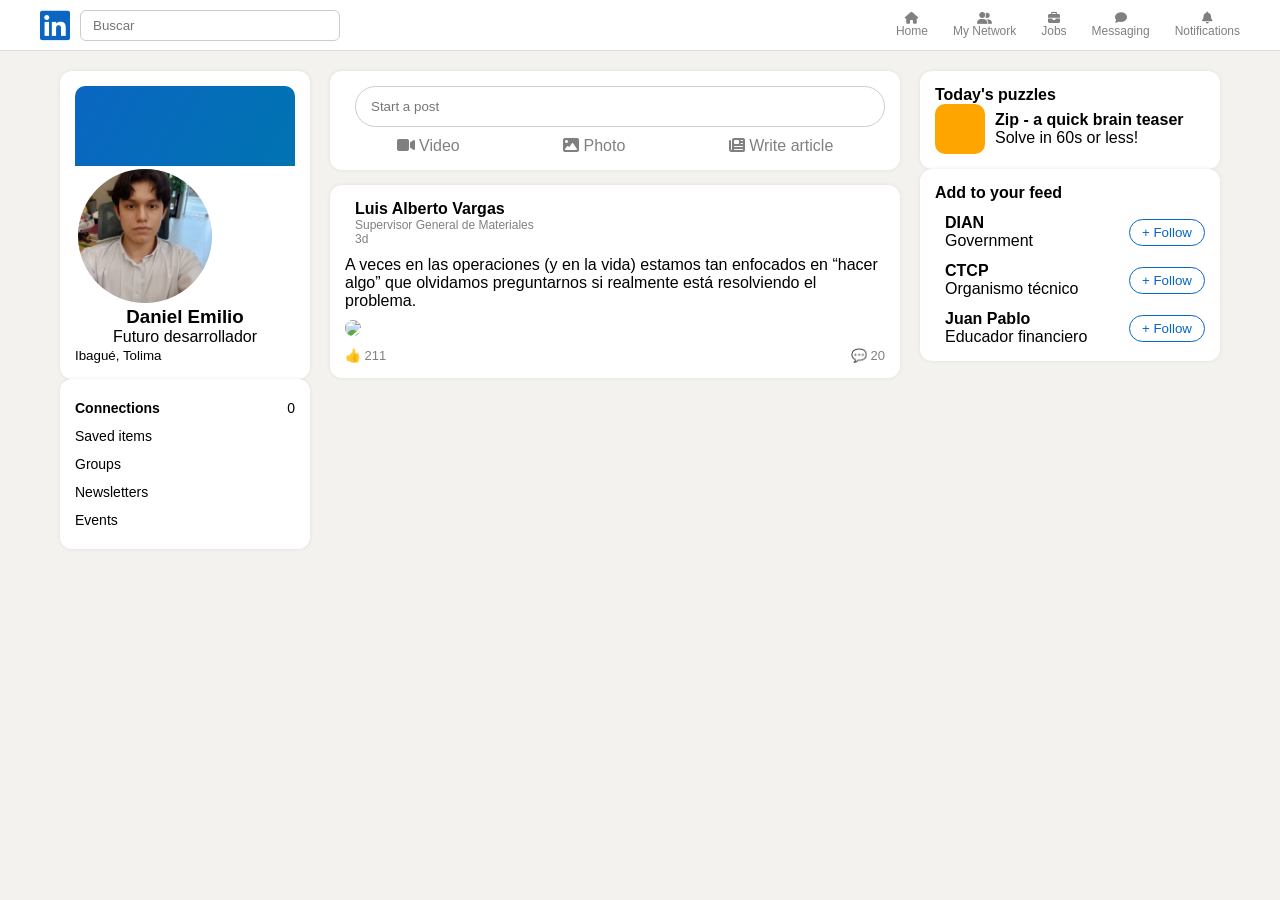
==== index.html @ e630fffa "cambionombre html a index" ====
<!DOCTYPE html>
<html lang="es">
<head>
  <meta charset="UTF-8">
  <title>Linkeado3.0</title>
  <link rel="stylesheet" href="visual.css">
  <link rel="stylesheet" href="https://cdnjs.cloudflare.com/ajax/libs/font-awesome/6.5.0/css/all.min.css">
</head>
<body>

<header class="header">
  <div class="header-left">
    <i class="fab fa-linkedin logo"></i>
    <input type="text" placeholder="Buscar">
  </div>

  <nav class="nav">
    <div><i class="fas fa-home"></i><span>Home</span></div>
    <div><i class="fas fa-user-friends"></i><span>My Network</span></div>
    <div><i class="fas fa-briefcase"></i><span>Jobs</span></div>
    <div><i class="fas fa-comment"></i><span>Messaging</span></div>
    <div><i class="fas fa-bell"></i><span>Notifications</span></div>
  </nav>
</header>

<main class="container">

  <aside class="left">

    


    <div class="card profile">
      <div class="cover"></div>
      <div class="perfil-circular">
  <img src="carota.jpeg" alt="Foto de perfil">
</div>
      <h3>Daniel Emilio</h3>
      <p>Futuro desarrollador</p>
      <small>Ibagué, Tolima</small>
    </div>

    <div class="card left-menu">
      <p><strong>Connections</strong> <span>0</span></p>
      <p>Saved items</p>
      <p>Groups</p>
      <p>Newsletters</p>
      <p>Events</p>
    </div>

  </aside>

  <section class="feed">

    <div class="card post-box">
      <div class="post-input">
        <div class="mini-avatar"></div>
        <input type="text" placeholder="Start a post">
      </div>

      <div class="actions">
        <span><i class="fas fa-video"></i> Video</span>
        <span><i class="fas fa-image"></i> Photo</span>
        <span><i class="fas fa-newspaper"></i> Write article</span>
      </div>
    </div>

    <div class="card post">

      <div class="post-header">
        <div class="mini-avatar"></div>
        <div>
          <strong>Luis Alberto Vargas</strong>
          <p class="gray">Supervisor General de Materiales</p>
          <p class="gray">3d</p>
        </div>
      </div>

      <p class="post-text">
        A veces en las operaciones (y en la vida) estamos tan enfocados en “hacer algo”
        que olvidamos preguntarnos si realmente está resolviendo el problema.
      </p>

      <img src="https://picsum.photos/500/700">

      <div class="post-stats">
        <span>👍 211</span>
        <span>💬 20</span>
      </div>

    </div>

  </section>

  <aside class="right">

    <div class="card puzzles">
      <h4>Today's puzzles</h4>
      <div class="puzzle-box">
        <div class="puzzle-img"></div>
        <div>
          <strong>Zip - a quick brain teaser</strong>
          <p>Solve in 60s or less!</p>
        </div>
      </div>
    </div>

    <div class="card right-card">
      <h4>Add to your feed</h4>

      <div class="follow">
        <div class="mini-avatar"></div>
        <div>
          <strong>DIAN</strong>
          <p>Government</p>
        </div>
        <button>+ Follow</button>
      </div>

      <div class="follow">
        <div class="mini-avatar"></div>
        <div>
          <strong>CTCP</strong>
          <p>Organismo técnico</p>
        </div>
        <button>+ Follow</button>
      </div>

      <div class="follow">
        <div class="mini-avatar"></div>
        <div>
          <strong>Juan Pablo</strong>
          <p>Educador financiero</p>
        </div>
        <button>+ Follow</button>
      </div>
    </div>

  </aside>

</main>

</body>
</html>
---- visual.css ----
* {
  box-sizing: border-box;
  margin: 0;
  font-family: Arial, sans-serif;
}

body {
  background: #f3f2ef;
}

/* HEADER */

.header {
  background: white;
  display: flex;
  justify-content: space-between;
  align-items: center;
  padding: 8px 40px;
  border-bottom: 1px solid #ddd;
}

.header-left {
  display: flex;
  align-items: center;
  gap: 10px;
}

.logo {
  font-size: 34px;
  color: #0a66c2;
}

.header input {
  padding: 7px 12px;
  border-radius: 6px;
  border: 1px solid #ccc;
  width: 260px;
}

.nav {
  display: flex;
  gap: 25px;
}

.nav div {
  display: flex;
  flex-direction: column;
  align-items: center;
  font-size: 12px;
  color: gray;
  cursor: pointer;
}

/* GRID */

.container {
  max-width: 1200px;
  margin: auto;
  padding: 20px;
  display: grid;
  grid-template-columns: 250px 1fr 300px;
  gap: 20px;
}

/* CARDS */

.card {
  background: white;
  border-radius: 12px;
  padding: 15px;
  box-shadow: 0 0 4px rgba(0,0,0,0.08);
}

/* PERFIL */

.cover {
  height: 80px;
  background: linear-gradient(120deg, #0a66c2, #0073b1);
  border-radius: 10px 10px 0 0;
}

.avatar {
  width: 72px;
  height: 72px;
  background: #999;
  border-radius: 50%;
  margin: -36px auto 10px;
  border: 3px solid white;
}

.profile h3,
.profile p,
.profile small {
  text-align: center;
}

/* IZQUIERDA */

.left-menu p {
  padding: 6px 0;
  font-size: 14px;
  display: flex;
  justify-content: space-between;
}

/* FEED */

.feed {
  display: flex;
  flex-direction: column;
  gap: 15px;
}

.post-input {
  display: flex;
  gap: 10px;
  align-items: center;
}

.post-box input {
  width: 100%;
  padding: 12px 15px;
  border-radius: 30px;
  border: 1px solid #ccc;
}

.actions {
  display: flex;
  justify-content: space-around;
  margin-top: 10px;
  color: gray;
}

.post-header {
  display: flex;
  gap: 10px;
  align-items: center;
}

.perfil-circular {
  width: 140px;
  height: 140px;
  border-radius: 50%;
  overflow: hidden; 
  border: 3px solid white;
}

.perfil-circular img {
  width: 100%;
  height: 100%;
  object-fit: cover;
}

.gray {
  font-size: 12px;
  color: gray;
}

.post-text {
  margin: 10px 0;
}

.post img {
  width: 100%;
  border-radius: 10px;
}

.post-stats {
  display: flex;
  justify-content: space-between;
  margin-top: 8px;
  font-size: 13px;
  color: gray;
}

/* DERECHA */

.puzzle-box {
  display: flex;
  gap: 10px;
  align-items: center;
}

.puzzle-img {
  width: 50px;
  height: 50px;
  background: orange;
  border-radius: 10px;
}

.follow {
  display: flex;
  align-items: center;
  gap: 10px;
  margin-top: 12px;
}

.follow button {
  margin-left: auto;
  padding: 5px 12px;
  border-radius: 20px;
  border: 1px solid #0a66c2;
  background: none;
  color: #0a66c2;
  cursor: pointer;
}
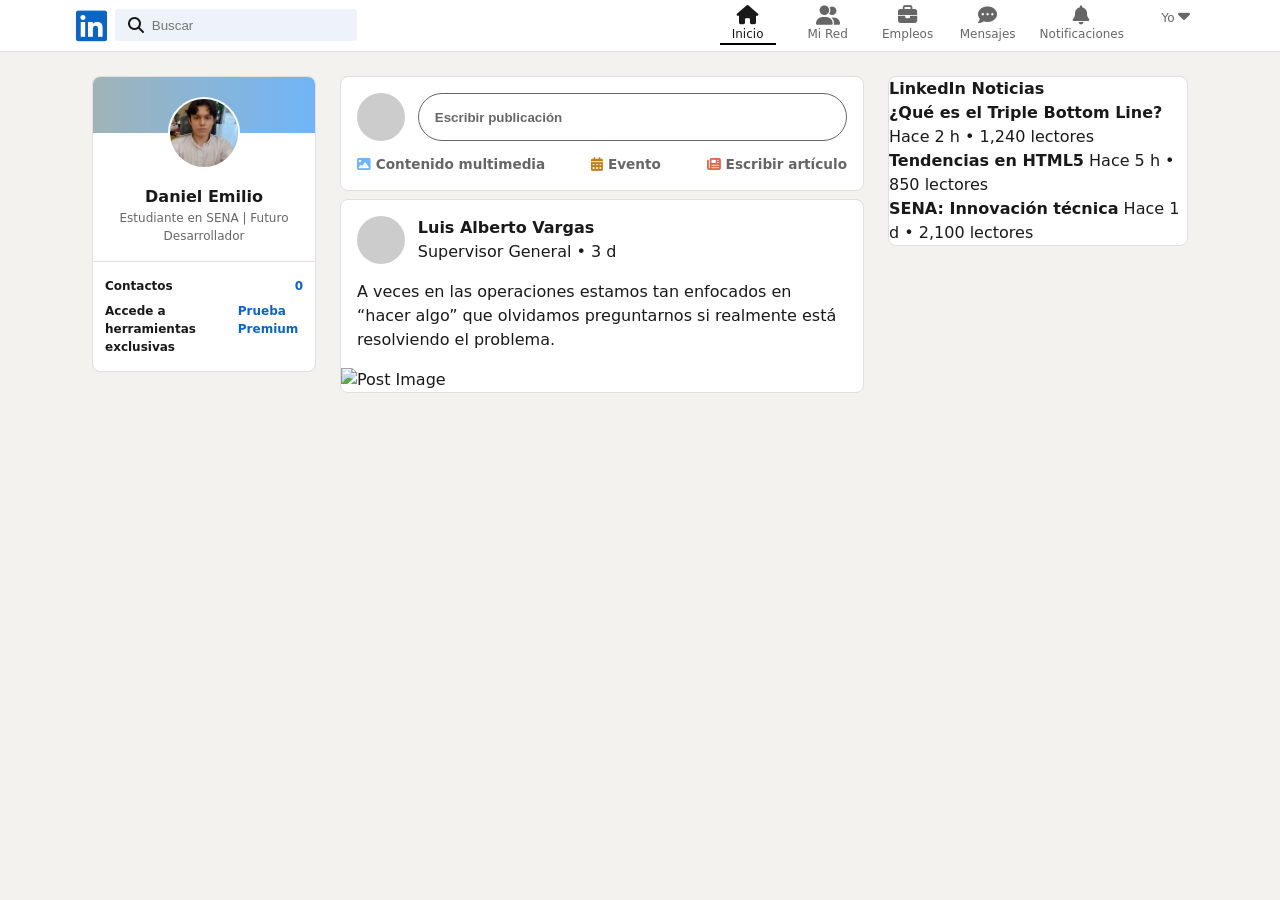
==== commit d9a3a276: "cambios globales" ====
--- a/index.html
+++ b/index.html
@@ -2,143 +2,102 @@
 <html lang="es">
 <head>
   <meta charset="UTF-8">
-  <title>Linkeado3.0</title>
+  <meta name="viewport" content="width=device-width, initial-scale=1.0">
+  <title>LinkedIn Clone - SENA Project</title>
+  <link rel="stylesheet" href="https://cdnjs.cloudflare.com/ajax/libs/font-awesome/6.5.0/css/all.min.css">
   <link rel="stylesheet" href="visual.css">
-  <link rel="stylesheet" href="https://cdnjs.cloudflare.com/ajax/libs/font-awesome/6.5.0/css/all.min.css">
 </head>
 <body>
 
-<header class="header">
-  <div class="header-left">
-    <i class="fab fa-linkedin logo"></i>
-    <input type="text" placeholder="Buscar">
-  </div>
-
-  <nav class="nav">
-    <div><i class="fas fa-home"></i><span>Home</span></div>
-    <div><i class="fas fa-user-friends"></i><span>My Network</span></div>
-    <div><i class="fas fa-briefcase"></i><span>Jobs</span></div>
-    <div><i class="fas fa-comment"></i><span>Messaging</span></div>
-    <div><i class="fas fa-bell"></i><span>Notifications</span></div>
-  </nav>
-</header>
-
-<main class="container">
-
-  <aside class="left">
-
-    
-
-
-    <div class="card profile">
-      <div class="cover"></div>
-      <div class="perfil-circular">
-  <img src="carota.jpeg" alt="Foto de perfil">
-</div>
-      <h3>Daniel Emilio</h3>
-      <p>Futuro desarrollador</p>
-      <small>Ibagué, Tolima</small>
-    </div>
-
-    <div class="card left-menu">
-      <p><strong>Connections</strong> <span>0</span></p>
-      <p>Saved items</p>
-      <p>Groups</p>
-      <p>Newsletters</p>
-      <p>Events</p>
-    </div>
-
-  </aside>
-
-  <section class="feed">
-
-    <div class="card post-box">
-      <div class="post-input">
-        <div class="mini-avatar"></div>
-        <input type="text" placeholder="Start a post">
-      </div>
-
-      <div class="actions">
-        <span><i class="fas fa-video"></i> Video</span>
-        <span><i class="fas fa-image"></i> Photo</span>
-        <span><i class="fas fa-newspaper"></i> Write article</span>
-      </div>
-    </div>
-
-    <div class="card post">
-
-      <div class="post-header">
-        <div class="mini-avatar"></div>
-        <div>
-          <strong>Luis Alberto Vargas</strong>
-          <p class="gray">Supervisor General de Materiales</p>
-          <p class="gray">3d</p>
+  <header class="main-header">
+    <div class="header-container">
+      <div class="header-left">
+        <i class="fab fa-linkedin logo-icon"></i>
+        <div class="search-box">
+          <i class="fas fa-search"></i>
+          <input type="text" placeholder="Buscar">
         </div>
       </div>
 
-      <p class="post-text">
-        A veces en las operaciones (y en la vida) estamos tan enfocados en “hacer algo”
-        que olvidamos preguntarnos si realmente está resolviendo el problema.
-      </p>
+      <nav class="main-nav">
+        <div class="nav-item active"><i class="fas fa-home"></i><span>Inicio</span></div>
+        <div class="nav-item"><i class="fas fa-user-friends"></i><span>Mi Red</span></div>
+        <div class="nav-item"><i class="fas fa-briefcase"></i><span>Empleos</span></div>
+        <div class="nav-item"><i class="fas fa-comment-dots"></i><span>Mensajes</span></div>
+        <div class="nav-item"><i class="fas fa-bell"></i><span>Notificaciones</span></div>
+        <div class="nav-item user-nav">
+          <div class="nav-avatar-mini"></div>
+          <span>Yo <i class="fas fa-caret-down"></i></span>
+        </div>
+      </nav>
+    </div>
+  </header>
 
-      <img src="https://picsum.photos/500/700">
+  <main class="grid-container">
 
-      <div class="post-stats">
-        <span>👍 211</span>
-        <span>💬 20</span>
+    <aside class="sidebar-profile">
+      <div class="card profile-card">
+        <div class="banner"></div>
+        <div class="profile-image">
+          <img src="carota.jpeg" alt="Avatar">
+        </div>
+        <div class="profile-info">
+          <h3>Daniel Emilio</h3>
+          <p>Estudiante en SENA | Futuro Desarrollador</p>
+        </div>
+        <div class="profile-stats">
+          <div class="stat-item">
+            <span>Contactos</span>
+            <span class="stat-number">0</span>
+          </div>
+          <div class="stat-item">
+            <span>Accede a herramientas exclusivas</span>
+            <span class="stat-link">Prueba Premium</span>
+          </div>
+        </div>
+      </div>
+    </aside>
+
+    <section class="main-feed">
+      <div class="card create-post">
+        <div class="input-row">
+          <div class="mini-avatar"></div>
+          <button class="post-button">Escribir publicación</button>
+        </div>
+        <div class="post-actions">
+          <span><i class="fas fa-image" style="color: #70b5f9;"></i> Contenido multimedia</span>
+          <span><i class="fas fa-calendar-alt" style="color: #c37d16;"></i> Evento</span>
+          <span><i class="fas fa-newspaper" style="color: #e06847;"></i> Escribir artículo</span>
+        </div>
       </div>
 
-    </div>
-
-  </section>
-
-  <aside class="right">
-
-    <div class="card puzzles">
-      <h4>Today's puzzles</h4>
-      <div class="puzzle-box">
-        <div class="puzzle-img"></div>
-        <div>
-          <strong>Zip - a quick brain teaser</strong>
-          <p>Solve in 60s or less!</p>
+      <div class="card feed-post">
+        <div class="post-header">
+          <div class="mini-avatar"></div>
+          <div class="post-author">
+            <strong>Luis Alberto Vargas</strong>
+            <span>Supervisor General • 3 d</span>
+          </div>
+        </div>
+        <div class="post-body">
+          <p>A veces en las operaciones estamos tan enfocados en “hacer algo” que olvidamos preguntarnos si realmente está resolviendo el problema.</p>
+          <img src="https://picsum.photos/600/400" alt="Post Image">
         </div>
       </div>
-    </div>
+    </section>
 
-    <div class="card right-card">
-      <h4>Add to your feed</h4>
+    <aside class="sidebar-news">
+      <div class="card news-card">
+        <h4>LinkedIn Noticias</h4>
+        <ul>
+          <li><strong>¿Qué es el Triple Bottom Line?</strong> <span>Hace 2 h • 1,240 lectores</span></li>
+          <li><strong>Tendencias en HTML5</strong> <span>Hace 5 h • 850 lectores</span></li>
+          <li><strong>SENA: Innovación técnica</strong> <span>Hace 1 d • 2,100 lectores</span></li>
+        </ul>
+      </div>
+    </aside>
 
-      <div class="follow">
-        <div class="mini-avatar"></div>
-        <div>
-          <strong>DIAN</strong>
-          <p>Government</p>
-        </div>
-        <button>+ Follow</button>
-      </div>
-
-      <div class="follow">
-        <div class="mini-avatar"></div>
-        <div>
-          <strong>CTCP</strong>
-          <p>Organismo técnico</p>
-        </div>
-        <button>+ Follow</button>
-      </div>
-
-      <div class="follow">
-        <div class="mini-avatar"></div>
-        <div>
-          <strong>Juan Pablo</strong>
-          <p>Educador financiero</p>
-        </div>
-        <button>+ Follow</button>
-      </div>
-    </div>
-
-  </aside>
-
-</main>
+  </main>
 
 </body>
-</html>
+</html>
--- a/visual.css
+++ b/visual.css
@@ -1,208 +1,184 @@
+/* VARIABLES GLOBALES */
+:root {
+  --linkedin-blue: #0a66c2;
+  --bg-color: #f3f2ef;
+  --card-white: #ffffff;
+  --border-gray: #e0dfdc;
+  --text-main: #000000e6;
+  --text-light: #666666;
+  --radius: 0.5rem; /* 8px aprox */
+}
+
+/* RESET GENERAL */
 * {
+  margin: 0;
+  padding: 0;
   box-sizing: border-box;
-  margin: 0;
-  font-family: Arial, sans-serif;
 }
 
 body {
-  background: #f3f2ef;
+  background-color: var(--bg-color);
+  font-family: -apple-system, system-ui, BlinkMacSystemFont, "Segoe UI", Roboto, sans-serif;
+  color: var(--text-main);
+  /* Fuente fluida: nunca menor a 14px ni mayor a 16px */
+  font-size: clamp(0.875rem, 0.25vw + 0.8rem, 1rem);
+  line-height: 1.5;
 }
 
-/* HEADER */
+/* HEADER FLUIDO */
+.main-header {
+  background: var(--card-white);
+  height: 3.25rem;
+  border-bottom: 0.06rem solid var(--border-gray);
+  display: flex;
+  justify-content: center;
+  position: sticky;
+  top: 0;
+  z-index: 1000;
+  padding: 0 1rem;
+}
 
-.header {
-  background: white;
+.header-container {
+  width: 100%;
+  max-width: 70.5rem; /* 1128px */
   display: flex;
   justify-content: space-between;
   align-items: center;
-  padding: 8px 40px;
-  border-bottom: 1px solid #ddd;
 }
 
 .header-left {
   display: flex;
   align-items: center;
-  gap: 10px;
+  gap: 0.5rem;
 }
 
-.logo {
-  font-size: 34px;
-  color: #0a66c2;
+.logo-icon {
+  font-size: 2.2rem;
+  color: var(--linkedin-blue);
 }
 
-.header input {
-  padding: 7px 12px;
-  border-radius: 6px;
-  border: 1px solid #ccc;
-  width: 260px;
+.search-box {
+  background: #edf3f8;
+  padding: 0.5rem 0.8rem;
+  border-radius: 0.25rem;
+  display: flex;
+  align-items: center;
+  gap: 0.5rem;
 }
 
-.nav {
-  display: flex;
-  gap: 25px;
+.search-box input {
+  background: transparent;
+  border: none;
+  outline: none;
+  width: clamp(5rem, 15vw, 15rem);
 }
 
-.nav div {
+.main-nav {
+  display: flex;
+  gap: 1.5rem;
+}
+
+.nav-item {
   display: flex;
   flex-direction: column;
   align-items: center;
-  font-size: 12px;
-  color: gray;
+  color: var(--text-light);
   cursor: pointer;
+  min-width: 3.5rem;
+  font-size: 0.75rem;
 }
 
-/* GRID */
+.nav-item i { font-size: 1.2rem; }
+.nav-item.active { color: var(--text-main); border-bottom: 2px solid black; }
 
-.container {
-  max-width: 1200px;
-  margin: auto;
-  padding: 20px;
+/* DISEÑO DE GRID CON ÁREAS */
+.grid-container {
+  max-width: 70.5rem;
+  margin: 1.5rem auto;
+  padding: 0 1rem;
   display: grid;
-  grid-template-columns: 250px 1fr 300px;
-  gap: 20px;
+  gap: 1.5rem;
+  /* Definimos el mapa de la página */
+  grid-template-areas: 
+    "perfil feed news";
+  grid-template-columns: 14rem 1fr 18.75rem;
 }
 
-/* CARDS */
+/* Asignación de áreas */
+.sidebar-profile { grid-area: perfil; }
+.main-feed       { grid-area: feed; }
+.sidebar-news    { grid-area: news; }
 
+/* ESTILOS DE TARJETAS (CARDS) */
 .card {
-  background: white;
-  border-radius: 12px;
-  padding: 15px;
-  box-shadow: 0 0 4px rgba(0,0,0,0.08);
+  background: var(--card-white);
+  border-radius: var(--radius);
+  border: 0.06rem solid var(--border-gray);
+  margin-bottom: 0.5rem;
+  overflow: hidden;
 }
 
-/* PERFIL */
-
-.cover {
-  height: 80px;
-  background: linear-gradient(120deg, #0a66c2, #0073b1);
-  border-radius: 10px 10px 0 0;
+/* PERFIL CARD */
+.banner {
+  height: 3.5rem;
+  background: linear-gradient(to right, #a0b4b7, #70b5f9);
 }
 
-.avatar {
-  width: 72px;
-  height: 72px;
-  background: #999;
+.profile-image {
+  width: 4.5rem;
+  height: 4.5rem;
   border-radius: 50%;
-  margin: -36px auto 10px;
-  border: 3px solid white;
+  border: 0.15rem solid white;
+  margin: -2.25rem auto 0.5rem; /* Sube la foto sobre el banner */
+  overflow: hidden;
+  background: #eee;
 }
 
-.profile h3,
-.profile p,
-.profile small {
-  text-align: center;
+.profile-image img { width: 100%; height: 100%; object-fit: cover; }
+
+.profile-info { text-align: center; padding: 0.5rem 1rem 1rem; border-bottom: 0.06rem solid var(--border-gray); }
+.profile-info h3 { font-size: 1rem; }
+.profile-info p { font-size: 0.75rem; color: var(--text-light); }
+
+.profile-stats { padding: 0.75rem; font-size: 0.75rem; font-weight: 600; }
+.stat-item { display: flex; justify-content: space-between; padding: 0.2rem 0; }
+.stat-number, .stat-link { color: var(--linkedin-blue); }
+
+/* FEED Y POSTS */
+.create-post { padding: 1rem; }
+.input-row { display: flex; gap: 0.8rem; margin-bottom: 0.8rem; }
+.mini-avatar { width: 3rem; height: 3rem; background: #ccc; border-radius: 50%; flex-shrink: 0; }
+.post-button { flex-grow: 1; text-align: left; padding: 0 1rem; border-radius: 2rem; border: 1px solid var(--text-light); background: transparent; color: var(--text-light); font-weight: 600; cursor: pointer; }
+
+.post-actions { display: flex; justify-content: space-between; font-size: 0.85rem; font-weight: 600; color: var(--text-light); }
+
+.post-header { display: flex; gap: 0.8rem; padding: 1rem; }
+.post-author { display: flex; flex-direction: column; }
+.post-body p { padding: 0 1rem 1rem; }
+.post-body img { width: 100%; height: auto; }
+
+/* RESPONSIVE DESIGN (Media Queries) */
+
+/* TABLETS (Ocultamos la barra de noticias para dar espacio) */
+@media (max-width: 64rem) { /* 1024px */
+  .grid-container {
+    grid-template-areas: "perfil feed";
+    grid-template-columns: 14rem 1fr;
+  }
+  .sidebar-news { display: none; }
 }
 
-/* IZQUIERDA */
-
-.left-menu p {
-  padding: 6px 0;
-  font-size: 14px;
-  display: flex;
-  justify-content: space-between;
-}
-
-/* FEED */
-
-.feed {
-  display: flex;
-  flex-direction: column;
-  gap: 15px;
-}
-
-.post-input {
-  display: flex;
-  gap: 10px;
-  align-items: center;
-}
-
-.post-box input {
-  width: 100%;
-  padding: 12px 15px;
-  border-radius: 30px;
-  border: 1px solid #ccc;
-}
-
-.actions {
-  display: flex;
-  justify-content: space-around;
-  margin-top: 10px;
-  color: gray;
-}
-
-.post-header {
-  display: flex;
-  gap: 10px;
-  align-items: center;
-}
-
-.perfil-circular {
-  width: 140px;
-  height: 140px;
-  border-radius: 50%;
-  overflow: hidden; 
-  border: 3px solid white;
-}
-
-.perfil-circular img {
-  width: 100%;
-  height: 100%;
-  object-fit: cover;
-}
-
-.gray {
-  font-size: 12px;
-  color: gray;
-}
-
-.post-text {
-  margin: 10px 0;
-}
-
-.post img {
-  width: 100%;
-  border-radius: 10px;
-}
-
-.post-stats {
-  display: flex;
-  justify-content: space-between;
-  margin-top: 8px;
-  font-size: 13px;
-  color: gray;
-}
-
-/* DERECHA */
-
-.puzzle-box {
-  display: flex;
-  gap: 10px;
-  align-items: center;
-}
-
-.puzzle-img {
-  width: 50px;
-  height: 50px;
-  background: orange;
-  border-radius: 10px;
-}
-
-.follow {
-  display: flex;
-  align-items: center;
-  gap: 10px;
-  margin-top: 12px;
-}
-
-.follow button {
-  margin-left: auto;
-  padding: 5px 12px;
-  border-radius: 20px;
-  border: 1px solid #0a66c2;
-  background: none;
-  color: #0a66c2;
-  cursor: pointer;
-}
-
-
+/* MÓVILES (Todo en una columna, el feed primero) */
+@media (max-width: 48rem) { /* 768px */
+  .grid-container {
+    grid-template-areas: 
+      "feed"
+      "perfil";
+    grid-template-columns: 1fr;
+    margin-top: 0.5rem;
+  }
+  
+  .main-nav span { display: none; } /* En móvil solo iconos en el header */
+  
+  .header-container { justify-content: space-around; }
+}
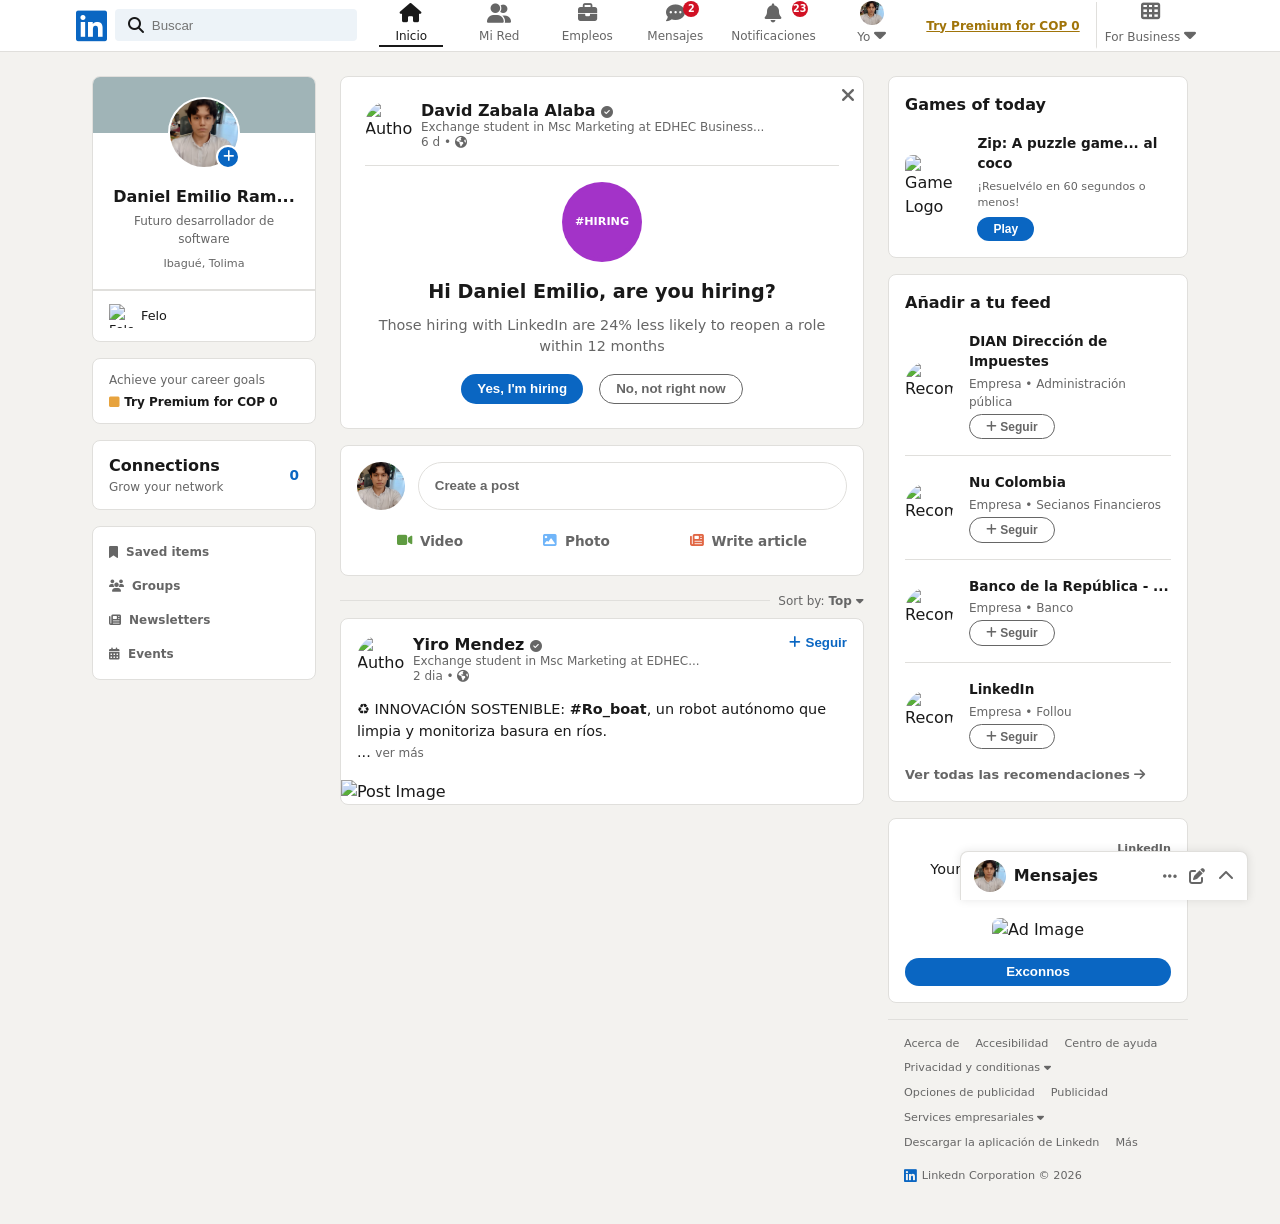
==== commit 0909987e: "Responsive" ====
--- a/index.html
+++ b/index.html
@@ -3,13 +3,14 @@
 <head>
   <meta charset="UTF-8">
   <meta name="viewport" content="width=device-width, initial-scale=1.0">
-  <title>LinkedIn Clone - SENA Project</title>
+  <title>LinkedIn Clone - Proyecto SENA</title>
   <link rel="stylesheet" href="https://cdnjs.cloudflare.com/ajax/libs/font-awesome/6.5.0/css/all.min.css">
   <link rel="stylesheet" href="visual.css">
 </head>
 <body>
 
-  <header class="main-header">
+  
+<header class="main-header">
     <div class="header-container">
       <div class="header-left">
         <i class="fab fa-linkedin logo-icon"></i>
@@ -20,84 +21,263 @@
       </div>
 
       <nav class="main-nav">
-        <div class="nav-item active"><i class="fas fa-home"></i><span>Inicio</span></div>
-        <div class="nav-item"><i class="fas fa-user-friends"></i><span>Mi Red</span></div>
-        <div class="nav-item"><i class="fas fa-briefcase"></i><span>Empleos</span></div>
-        <div class="nav-item"><i class="fas fa-comment-dots"></i><span>Mensajes</span></div>
-        <div class="nav-item"><i class="fas fa-bell"></i><span>Notificaciones</span></div>
+        <div class="nav-item active"><i class="fas fa-home"></i><span class="nav-text">Inicio</span></div>
+        <div class="nav-item"><i class="fas fa-user-friends"></i><span class="nav-text">Mi Red</span></div>
+        <div class="nav-item">
+          <i class="fas fa-briefcase"></i>
+          <span class="nav-text">Empleos</span>
+        </div>
+        <div class="nav-item">
+          <div class="notification-badge">2</div>
+          <i class="fas fa-comment-dots"></i>
+          <span class="nav-text">Mensajes</span>
+        </div>
+        <div class="nav-item">
+          <div class="notification-badge">23</div>
+          <i class="fas fa-bell"></i>
+          <span class="nav-text">Notificaciones</span>
+        </div>
         <div class="nav-item user-nav">
-          <div class="nav-avatar-mini"></div>
-          <span>Yo <i class="fas fa-caret-down"></i></span>
+          <img src="carota.jpeg" alt="Yo" class="nav-avatar-mini">
+          <span class="nav-text">Yo <i class="fas fa-caret-down"></i></span>
         </div>
       </nav>
+
+      <div class="header-right">
+        <a href="#" class="premium-link">Try Premium for COP 0</a>
+        <div class="nav-item for-business">
+          <i class="fas fa-th"></i>
+          <span class="nav-text">For Business <i class="fas fa-caret-down"></i></span>
+        </div>
+      </div>
     </div>
   </header>
 
-  <main class="grid-container">
-
-    <aside class="sidebar-profile">
-      <div class="card profile-card">
+  
+<main class="grid-container">
+
+    
+<aside class="sidebar-profile">
+      
+      <div class="card profile-card-top">
         <div class="banner"></div>
         <div class="profile-image">
           <img src="carota.jpeg" alt="Avatar">
+          <div class="add-icon"><i class="fas fa-plus"></i></div>
         </div>
         <div class="profile-info">
-          <h3>Daniel Emilio</h3>
-          <p>Estudiante en SENA | Futuro Desarrollador</p>
-        </div>
-        <div class="profile-stats">
-          <div class="stat-item">
-            <span>Contactos</span>
-            <span class="stat-number">0</span>
-          </div>
-          <div class="stat-item">
-            <span>Accede a herramientas exclusivas</span>
-            <span class="stat-link">Prueba Premium</span>
-          </div>
-        </div>
+          <h3>Daniel Emilio Ram...</h3>
+          <p>Futuro desarrollador de software</p>
+          <p class="location-text">Ibagué, Tolima</p>
+        </div>
+        <div class="felo-section">
+          <img src="https://picsum.photos/30/30" alt="Felo Logo" class="felo-logo">
+          <span class="felo-text">Felo</span>
+        </div>
+      </div>
+
+      
+      <div class="card profile-card-premium">
+        <div class="stat-item premium-ad">
+          <span class="text-muted">Achieve your career goals</span>
+          <span class="stat-link"><i class="fas fa-square" style="color: #e7a33e;"></i> Try Premium for COP 0</span>
+        </div>
+      </div>
+
+      
+      <div class="card profile-card-connections">
+        <div class="stat-item connections">
+          <div class="conn-text">
+            <span class="text-bold">Connections</span>
+            <span class="text-muted">Grow your network</span>
+          </div>
+          <span class="stat-number">0</span>
+        </div>
+      </div>
+
+      
+      <div class="card profile-card-links">
+        <div class="link-item"><i class="fas fa-bookmark"></i> Saved items</div>
+        <div class="link-item"><i class="fas fa-users"></i> Groups</div>
+        <div class="link-item"><i class="fas fa-newspaper"></i> Newsletters</div>
+        <div class="link-item"><i class="fas fa-calendar-alt"></i> Events</div>
       </div>
     </aside>
 
-    <section class="main-feed">
-      <div class="card create-post">
+    
+<section class="main-feed">
+      
+      
+<div class="card suggested-card">
+        <button class="close-btn"><i class="fas fa-times"></i></button>
+        <div class="suggested-header">
+          <img src="https://picsum.photos/50/50" alt="Author" class="mini-avatar">
+          <div class="post-author">
+            <strong>David Zabala Alaba <i class="fas fa-check-circle text-muted"></i></strong>
+            <span class="text-muted">Exchange student in Msc Marketing at EDHEC Business...</span>
+            <span class="text-muted">6 d • <i class="fas fa-globe-americas"></i></span>
+          </div>
+        </div>
+        <div class="hiring-content">
+          <div class="hiring-circle">#HIRING</div>
+          <h2>Hi Daniel Emilio, are you hiring?</h2>
+          <p>Those hiring with LinkedIn are 24% less likely to reopen a role within 12 months</p>
+          <div class="hiring-buttons">
+            <button class="btn-primary">Yes, I'm hiring</button>
+            <button class="btn-secondary">No, not right now</button>
+          </div>
+        </div>
+      </div>
+
+      
+<div class="card create-post">
         <div class="input-row">
-          <div class="mini-avatar"></div>
-          <button class="post-button">Escribir publicación</button>
+          <img src="carota.jpeg" alt="Avatar" class="mini-avatar">
+          <button class="post-button">Create a post</button>
         </div>
         <div class="post-actions">
-          <span><i class="fas fa-image" style="color: #70b5f9;"></i> Contenido multimedia</span>
-          <span><i class="fas fa-calendar-alt" style="color: #c37d16;"></i> Evento</span>
-          <span><i class="fas fa-newspaper" style="color: #e06847;"></i> Escribir artículo</span>
-        </div>
-      </div>
-
-      <div class="card feed-post">
+          <span><i class="fas fa-video" style="color: #5f9b41;"></i> Video</span>
+          <span><i class="fas fa-image" style="color: #70b5f9;"></i> Photo</span>
+          <span><i class="fas fa-newspaper" style="color: #e16745;"></i> Write article</span>
+        </div>
+      </div>
+
+      <div class="feed-sort">
+        <hr>
+        <span>Sort by: <strong>Top <i class="fas fa-caret-down"></i></strong></span>
+      </div>
+
+      
+<div class="card feed-post Suggested-post">
         <div class="post-header">
-          <div class="mini-avatar"></div>
-          <div class="post-author">
-            <strong>Luis Alberto Vargas</strong>
-            <span>Supervisor General • 3 d</span>
+          <div class="post-header-left">
+            <img src="https://picsum.photos/50/50" alt="Author" class="mini-avatar">
+            <div class="post-author">
+              <strong>Yiro Mendez <i class="fas fa-check-circle text-muted"></i></strong>
+              <span class="text-muted">Exchange student in Msc Marketing at EDHEC...</span>
+              <span class="text-muted">2 dia • <i class="fas fa-globe-americas"></i></span>
+            </div>
+          </div>
+          <div class="post-header-right">
+            <button class="follow-btn"><i class="fas fa-plus"></i> Seguir</button>
           </div>
         </div>
         <div class="post-body">
-          <p>A veces en las operaciones estamos tan enfocados en “hacer algo” que olvidamos preguntarnos si realmente está resolviendo el problema.</p>
+          <p>♻️ INNOVACIÓN SOSTENIBLE: <strong>#Ro_boat</strong>, un robot autónomo que limpia y monitoriza basura en ríos.<br>... <span class="text-muted">ver más</span></p>
           <img src="https://picsum.photos/600/400" alt="Post Image">
         </div>
       </div>
     </section>
 
-    <aside class="sidebar-news">
-      <div class="card news-card">
-        <h4>LinkedIn Noticias</h4>
-        <ul>
-          <li><strong>¿Qué es el Triple Bottom Line?</strong> <span>Hace 2 h • 1,240 lectores</span></li>
-          <li><strong>Tendencias en HTML5</strong> <span>Hace 5 h • 850 lectores</span></li>
-          <li><strong>SENA: Innovación técnica</strong> <span>Hace 1 d • 2,100 lectores</span></li>
+    
+<aside class="sidebar-news">
+      
+      <div class="card games-card">
+        <div class="games-header">
+          <h2>Games of today</h2>
+        </div>
+        <div class="game-item">
+          <img src="https://picsum.photos/60/60" alt="Game Logo" class="game-logo">
+          <div class="game-info">
+            <strong>Zip: A puzzle game... al coco</strong>
+            <span class="text-muted">¡Resuelvélo en 60 segundos o menos!</span>
+            <button class="btn-primary-sm">Play</button>
+          </div>
+        </div>
+      </div>
+
+      
+      <div class="card feed-add-card">
+        <div class="feed-add-header">
+          <h2>Añadir a tu feed</h2>
+        </div>
+        <ul class="feed-add-list">
+          <li>
+            <img src="https://picsum.photos/50/50" alt="Recommendation Icon" class="mini-avatar">
+            <div class="recommend-info">
+              <strong>DIAN Dirección de Impuestes</strong>
+              <span class="text-muted">Empresa • Administración pública</span>
+              <button class="btn-secondary-sm"><i class="fas fa-plus"></i> Seguir</button>
+            </div>
+          </li>
+          <li>
+            <img src="https://picsum.photos/50/50" alt="Recommendation Icon" class="mini-avatar">
+            <div class="recommend-info">
+              <strong>Nu Colombia</strong>
+              <span class="text-muted">Empresa • Secianos Financieros</span>
+              <button class="btn-secondary-sm"><i class="fas fa-plus"></i> Seguir</button>
+            </div>
+          </li>
+          <li>
+            <img src="https://picsum.photos/50/50" alt="Recommendation Icon" class="mini-avatar">
+            <div class="recommend-info">
+              <strong>Banco de la República - ...</strong>
+              <span class="text-muted">Empresa • Banco</span>
+              <button class="btn-secondary-sm"><i class="fas fa-plus"></i> Seguir</button>
+            </div>
+          </li>
+          <li>
+            <img src="https://picsum.photos/50/50" alt="Recommendation Icon" class="mini-avatar">
+            <div class="recommend-info">
+              <strong>LinkedIn</strong>
+              <span class="text-muted">Empresa • Follou</span>
+              <button class="btn-secondary-sm"><i class="fas fa-plus"></i> Seguir</button>
+            </div>
+          </li>
         </ul>
-      </div>
+        <a href="#" class="view-all-link">Ver todas las recomendaciones <i class="fas fa-arrow-right"></i></a>
+      </div>
+
+      
+      <div class="card ad-card">
+        <div class="ad-header">
+            <span class="ad-label">LinkedIn</span>
+        </div>
+        <div class="ad-content">
+          <p>Your job search <span class="text-muted">powered by your network</span></p>
+          <img src="https://picsum.photos/300/150" alt="Ad Image" class="ad-image">
+          <button class="btn-primary">Exconnos</button>
+        </div>
+      </div>
+
+      
+      
+
+      
+      <footer class="sidebar-footer">
+        <ul class="footer-links">
+          <li>Acerca de</li>
+          <li>Accesibilidad</li>
+          <li>Centro de ayuda</li>
+          <li>Privacidad y conditionas <i class="fas fa-caret-down"></i></li>
+          <li>Opciones de publicidad</li>
+          <li>Publicidad</li>
+          <li>Services empresariales <i class="fas fa-caret-down"></i></li>
+          <li>Descargar la aplicación de Linkedn</li>
+          <li>Más</li>
+        </ul>
+        <div class="footer-copyright">
+          <i class="fab fa-linkedin logo-icon-sm"></i> Linkedn Corporation © 2026
+        </div>
+      </footer>
     </aside>
 
   </main>
+
+  
+<div class="floating-chat">
+    <div class="chat-header">
+      <div class="chat-info">
+        <img src="carota.jpeg" alt="Yo" class="chat-avatar">
+        <strong>Mensajes</strong>
+      </div>
+      <div class="chat-controls">
+        <i class="fas fa-ellipsis-h"></i>
+        <i class="fas fa-edit"></i>
+        <i class="fas fa-chevron-up"></i>
+      </div>
+    </div>
+  </div>
 
 </body>
 </html>
--- a/visual.css
+++ b/visual.css
@@ -5,8 +5,9 @@
   --card-white: #ffffff;
   --border-gray: #e0dfdc;
   --text-main: #000000e6;
-  --text-light: #666666;
-  --radius: 0.5rem; /* 8px aprox */
+  --text-muted: #666666;
+  --radius: 0.5rem;
+  --hover-bg: #ebebeb;
 }
 
 /* RESET GENERAL */
@@ -20,16 +21,20 @@
   background-color: var(--bg-color);
   font-family: -apple-system, system-ui, BlinkMacSystemFont, "Segoe UI", Roboto, sans-serif;
   color: var(--text-main);
-  /* Fuente fluida: nunca menor a 14px ni mayor a 16px */
   font-size: clamp(0.875rem, 0.25vw + 0.8rem, 1rem);
   line-height: 1.5;
-}
-
-/* HEADER FLUIDO */
+  overflow-y: scroll; /* Evita saltos cuando aparece la barra de scroll */
+}
+
+/* UTILIDADES */
+.text-muted { color: var(--text-muted); font-size: 0.75rem; }
+.text-bold { font-weight: 600; }
+
+/* ENCABEZADO */
 .main-header {
   background: var(--card-white);
   height: 3.25rem;
-  border-bottom: 0.06rem solid var(--border-gray);
+  border-bottom: 1px solid var(--border-gray);
   display: flex;
   justify-content: center;
   position: sticky;
@@ -40,22 +45,14 @@
 
 .header-container {
   width: 100%;
-  max-width: 70.5rem; /* 1128px */
+  max-width: 70.5rem;
   display: flex;
   justify-content: space-between;
   align-items: center;
 }
 
-.header-left {
-  display: flex;
-  align-items: center;
-  gap: 0.5rem;
-}
-
-.logo-icon {
-  font-size: 2.2rem;
-  color: var(--linkedin-blue);
-}
+.header-left { display: flex; align-items: center; gap: 0.5rem; }
+.logo-icon { font-size: 2.2rem; color: var(--linkedin-blue); }
 
 .search-box {
   background: #edf3f8;
@@ -65,102 +62,223 @@
   align-items: center;
   gap: 0.5rem;
 }
-
-.search-box input {
-  background: transparent;
-  border: none;
-  outline: none;
-  width: clamp(5rem, 15vw, 15rem);
-}
-
-.main-nav {
-  display: flex;
-  gap: 1.5rem;
-}
-
+.search-box input { background: transparent; border: none; outline: none; width: clamp(5rem, 15vw, 15rem); }
+
+.main-nav { display: flex; gap: 1.5rem; height: 100%; align-items: center;}
 .nav-item {
   display: flex;
   flex-direction: column;
   align-items: center;
-  color: var(--text-light);
+  justify-content: center;
+  color: var(--text-muted);
   cursor: pointer;
-  min-width: 3.5rem;
+  min-width: 4rem;
   font-size: 0.75rem;
-}
-
-.nav-item i { font-size: 1.2rem; }
-.nav-item.active { color: var(--text-main); border-bottom: 2px solid black; }
-
-/* DISEÑO DE GRID CON ÁREAS */
+  border-bottom: 2px solid transparent;
+  position: relative; /* Para las notificaciones */
+}
+.nav-item i { font-size: 1.2rem; margin-bottom: 0.2rem; }
+.nav-item.active { color: var(--text-main); border-bottom: 2px solid var(--text-main); }
+.nav-avatar-mini { width: 1.5rem; height: 1.5rem; border-radius: 50%; object-fit: cover; }
+
+/* Notificaciones con números */
+.notification-badge {
+    position: absolute;
+    top: -0.2rem;
+    right: 0.5rem;
+    background-color: #d11124;
+    color: white;
+    font-size: 0.6rem;
+    font-weight: bold;
+    border-radius: 50%;
+    width: 1rem;
+    height: 1rem;
+    display: flex;
+    align-items: center;
+    justify-content: center;
+}
+
+.header-right { display: flex; align-items: center; gap: 1rem; }
+.premium-link { font-size: 0.75rem; color: #a07409; text-decoration: underline; font-weight: 600;}
+.premium-link:hover { color: #8a6307;}
+.for-business { min-width: auto; padding: 0 0.5rem; border-left: 1px solid var(--border-gray);}
+
+/* TARJETAS (CARDS) GENERALES */
+.card {
+  background: var(--card-white);
+  border-radius: var(--radius);
+  border: 1px solid var(--border-gray);
+  margin-bottom: 1rem; /* Aumentado para mayor separación */
+  overflow: hidden;
+  position: relative;
+}
+
+/* --- COLUMNA IZQUIERDA (Separada) --- */
+.profile-card-top { position: relative; }
+.banner { height: 3.5rem; background: #a0b4b7; }
+.profile-image { position: relative; width: 4.5rem; height: 4.5rem; margin: -2.25rem auto 0.5rem; }
+.profile-image img { width: 100%; height: 100%; border-radius: 50%; border: 2px solid white; object-fit: cover; }
+.add-icon { position: absolute; bottom: 0; right: 0; background: var(--linkedin-blue); color: white; border-radius: 50%; width: 1.5rem; height: 1.5rem; display: flex; align-items: center; justify-content: center; border: 2px solid white; font-size: 0.8rem; cursor: pointer; }
+
+.profile-info { text-align: center; padding: 0.5rem 1rem 1rem; border-bottom: 1px solid var(--border-gray); }
+.profile-info h3 { font-size: 1rem; }
+.profile-info p { font-size: 0.75rem; color: var(--text-muted); margin-top: 0.2rem; }
+.location-text { font-size: 0.7rem !important; margin-top: 0.5rem !important; }
+
+.felo-section { padding: 0.8rem 1rem; display: flex; align-items: center; gap: 0.5rem; font-size: 0.8rem; color: var(--text-main); border-top: 1px solid var(--border-gray);}
+.felo-logo { width: 1.5rem; height: 1.5rem; object-fit: cover;}
+
+.profile-card-premium, .profile-card-connections { }
+.stat-item { padding: 0.8rem 1rem; cursor: pointer; display: flex; flex-direction: column; gap: 0.2rem; }
+.stat-item:hover { background: var(--hover-bg); }
+.connections { flex-direction: row; justify-content: space-between; align-items: center; }
+.conn-text { display: flex; flex-direction: column; }
+.stat-number { color: var(--linkedin-blue); font-weight: bold; font-size: 0.85rem; }
+.stat-link { font-weight: bold; font-size: 0.75rem; color: var(--text-main); }
+
+.profile-card-links { padding: 0.5rem 0; }
+.link-item { padding: 0.5rem 1rem; font-size: 0.75rem; font-weight: bold; color: var(--text-muted); cursor: pointer; display: flex; align-items: center; gap: 0.5rem; }
+.link-item:hover { background: var(--hover-bg); }
+
+/* --- COLUMNA CENTRAL (Feed) --- */
+/* Tarjeta Sugerida (incluye hiring) */
+.suggested-card { padding: 1.5rem; position: relative; }
+.suggested-header { display: flex; gap: 0.5rem; margin-bottom: 1rem; border-bottom: 1px solid var(--border-gray); padding-bottom: 1rem;}
+.post-author { display: flex; flex-direction: column; line-height: 1.2; }
+
+.close-btn { position: absolute; top: 0.5rem; right: 0.5rem; background: none; border: none; font-size: 1.2rem; color: var(--text-muted); cursor: pointer; }
+.hiring-circle { width: 5rem; height: 5rem; border-radius: 50%; border: 4px solid #a333c8; border-right-color: transparent; display: flex; align-items: center; justify-content: center; font-size: 0.7rem; font-weight: bold; color: white; background: linear-gradient(#a333c8, #a333c8); /* Simulación rápida */ margin: 0 auto 1rem; }
+.hiring-content { text-align: center;}
+.hiring-content h2 { font-size: 1.2rem; margin-bottom: 0.5rem;}
+.hiring-content p { font-size: 0.9rem; color: var(--text-muted); margin-bottom: 1rem; }
+.hiring-buttons { display: flex; gap: 1rem; justify-content: center; margin-top: 1rem; }
+.btn-primary { background: var(--linkedin-blue); color: white; border: none; padding: 0.4rem 1rem; border-radius: 1rem; font-weight: bold; cursor: pointer; transition: 0.2s;}
+.btn-primary:hover { background: #0856a3;}
+.btn-secondary { background: white; color: var(--text-muted); border: 1px solid var(--text-muted); padding: 0.4rem 1rem; border-radius: 1rem; font-weight: bold; cursor: pointer; transition: 0.2s; }
+.btn-secondary:hover { background: var(--hover-bg);}
+
+/* Crear Post */
+.create-post { padding: 1rem; }
+.input-row { display: flex; gap: 0.8rem; margin-bottom: 0.8rem; }
+.mini-avatar { width: 3rem; height: 3rem; border-radius: 50%; flex-shrink: 0; object-fit: cover; }
+.post-button { flex-grow: 1; text-align: left; padding: 0 1rem; border-radius: 2rem; border: 1px solid var(--border-gray); background: var(--card-white); color: var(--text-muted); font-weight: 600; cursor: pointer; transition: 0.2s; }
+.post-button:hover { background: var(--hover-bg); }
+.post-actions { display: flex; justify-content: space-around; font-size: 0.85rem; font-weight: 600; color: var(--text-muted); }
+.post-actions span { cursor: pointer; padding: 0.5rem; border-radius: 0.3rem; display: flex; align-items: center; gap: 0.5rem; }
+.post-actions span:hover { background: var(--hover-bg); }
+
+.feed-sort { display: flex; align-items: center; gap: 0.5rem; font-size: 0.75rem; color: var(--text-muted); margin-bottom: 0.5rem; }
+.feed-sort hr { flex-grow: 1; border: none; border-top: 1px solid var(--border-gray); }
+
+/* Post en el feed */
+.post-header { display: flex; justify-content: space-between; padding: 1rem; }
+.post-header-left { display: flex; gap: 0.5rem; }
+.follow-btn { background: none; border: none; color: var(--linkedin-blue); font-weight: bold; cursor: pointer; display: flex; align-items: center; gap: 0.3rem; }
+.post-body p { padding: 0 1rem 1rem; font-size: 0.9rem; }
+.post-body img { width: 100%; height: auto; display: block; }
+
+/* --- COLUMNA DERECHA --- */
+/* Juegos */
+.games-card { padding: 1rem; }
+.games-header { margin-bottom: 1rem; }
+.games-header h2 { font-size: 1rem; }
+.game-item { display: flex; gap: 1rem; align-items: center;}
+.game-logo { width: 4rem; height: 4rem; object-fit: cover; border-radius: 0.5rem;}
+.game-info { display: flex; flex-direction: column; gap: 0.3rem;}
+.game-info strong { font-size: 0.85rem; color: var(--text-main);}
+.game-info span { font-size: 0.7rem; color: var(--text-muted);}
+.btn-primary-sm { background: var(--linkedin-blue); color: white; border: none; padding: 0.3rem 1rem; border-radius: 1rem; font-size: 0.75rem; font-weight: bold; cursor: pointer; align-self: flex-start;}
+.btn-primary-sm:hover { background: #0856a3;}
+
+/* Añadir al feed */
+.feed-add-card { padding: 1rem; }
+.feed-add-header { margin-bottom: 1rem; }
+.feed-add-header h2 { font-size: 1rem; }
+.feed-add-list { list-style: none; display: flex; flex-direction: column; gap: 1rem;}
+.feed-add-list li { display: flex; gap: 1rem; align-items: center; border-bottom: 1px solid var(--border-gray); padding-bottom: 1rem;}
+.feed-add-list li:last-child { border-bottom: none; padding-bottom: 0;}
+.recommend-info { display: flex; flex-direction: column; gap: 0.2rem;}
+.recommend-info strong { font-size: 0.85rem; color: var(--text-main);}
+.recommend-info span { font-size: 0.75rem; color: var(--text-muted);}
+.btn-secondary-sm { background: white; color: var(--text-muted); border: 1px solid var(--text-muted); padding: 0.3rem 1rem; border-radius: 1rem; font-size: 0.75rem; font-weight: bold; cursor: pointer; align-self: flex-start; transition: 0.2s;}
+.btn-secondary-sm:hover { background: var(--hover-bg);}
+.view-all-link { display: block; margin-top: 1rem; font-size: 0.8rem; color: var(--text-muted); text-decoration: none; font-weight: bold;}
+.view-all-link:hover { color: var(--linkedin-blue);}
+
+/* Anuncio */
+.ad-card { padding: 1rem; }
+.ad-header { text-align: right;}
+.ad-label { font-size: 0.7rem; color: var(--text-muted); font-weight: bold;}
+.ad-content { text-align: center;}
+.ad-content p { font-size: 0.9rem; color: var(--text-main); margin-bottom: 1rem;}
+.ad-image { width: 100%; height: auto; border-radius: 0.5rem; margin-bottom: 1rem;}
+.ad-content .btn-primary { width: 100%;}
+
+/* Noticias existentes */
+.news-card { padding: 1rem; }
+.news-header { display: flex; justify-content: space-between; align-items: center; margin-bottom: 1rem; }
+.news-header h2 { font-size: 1rem; }
+.news-list { list-style: none; }
+.news-list li { display: flex; gap: 0.5rem; margin-bottom: 1rem; cursor: pointer; align-items: flex-start; }
+.news-bullet { width: 0.4rem; height: 0.4rem; background: var(--text-muted); border-radius: 50%; margin-top: 0.4rem; flex-shrink: 0; }
+.news-text { display: flex; flex-direction: column; }
+.news-text strong { font-size: 0.85rem; color: var(--text-main); }
+.news-text span { font-size: 0.75rem; color: var(--text-muted); }
+.news-list li:hover strong { color: var(--linkedin-blue); text-decoration: underline; }
+
+/* Pie de página */
+.sidebar-footer { padding: 1rem; border-top: 1px solid var(--border-gray);}
+.footer-links { list-style: none; display: flex; flex-wrap: wrap; gap: 0.5rem 1rem; margin-bottom: 1rem;}
+.footer-links li { font-size: 0.7rem; color: var(--text-muted); cursor: pointer;}
+.footer-links li:hover { color: var(--linkedin-blue); text-decoration: underline;}
+.footer-copyright { font-size: 0.7rem; color: var(--text-muted); display: flex; align-items: center; gap: 0.3rem;}
+.logo-icon-sm { color: var(--linkedin-blue); font-size: 0.9rem;}
+
+/* --- CHAT FLOTANTE --- */
+.floating-chat {
+  position: fixed;
+  bottom: 0;
+  right: 2rem;
+  width: 18rem;
+  background: var(--card-white);
+  border: 1px solid var(--border-gray);
+  border-bottom: none;
+  border-radius: 0.5rem 0.5rem 0 0;
+  box-shadow: 0 0 10px rgba(0,0,0,0.1);
+  z-index: 2000;
+  cursor: pointer;
+}
+.chat-header { display: flex; justify-content: space-between; align-items: center; padding: 0.5rem 0.8rem; }
+.chat-info { display: flex; align-items: center; gap: 0.5rem; }
+.chat-avatar { width: 2rem; height: 2rem; border-radius: 50%; object-fit: cover; }
+.chat-controls { display: flex; gap: 0.8rem; color: var(--text-muted); }
+
+/* =========================================
+   INICIO DE RESPONSIVE DESIGN
+   ========================================= */
+
+/* 1. ESCRITORIO (Diseño Base / Desktop First)
+  Por defecto, definimos el Grid con 3 columnas, idéntico a la imagen.
+*/
 .grid-container {
   max-width: 70.5rem;
   margin: 1.5rem auto;
   padding: 0 1rem;
   display: grid;
   gap: 1.5rem;
-  /* Definimos el mapa de la página */
-  grid-template-areas: 
-    "perfil feed news";
-  grid-template-columns: 14rem 1fr 18.75rem;
-}
-
-/* Asignación de áreas */
+  grid-template-areas: "perfil feed news";
+  grid-template-columns: 14rem minmax(0, 1fr) 18.75rem; /* Ancho idéntico */
+  align-items: start;
+}
+
 .sidebar-profile { grid-area: perfil; }
 .main-feed       { grid-area: feed; }
 .sidebar-news    { grid-area: news; }
 
-/* ESTILOS DE TARJETAS (CARDS) */
-.card {
-  background: var(--card-white);
-  border-radius: var(--radius);
-  border: 0.06rem solid var(--border-gray);
-  margin-bottom: 0.5rem;
-  overflow: hidden;
-}
-
-/* PERFIL CARD */
-.banner {
-  height: 3.5rem;
-  background: linear-gradient(to right, #a0b4b7, #70b5f9);
-}
-
-.profile-image {
-  width: 4.5rem;
-  height: 4.5rem;
-  border-radius: 50%;
-  border: 0.15rem solid white;
-  margin: -2.25rem auto 0.5rem; /* Sube la foto sobre el banner */
-  overflow: hidden;
-  background: #eee;
-}
-
-.profile-image img { width: 100%; height: 100%; object-fit: cover; }
-
-.profile-info { text-align: center; padding: 0.5rem 1rem 1rem; border-bottom: 0.06rem solid var(--border-gray); }
-.profile-info h3 { font-size: 1rem; }
-.profile-info p { font-size: 0.75rem; color: var(--text-light); }
-
-.profile-stats { padding: 0.75rem; font-size: 0.75rem; font-weight: 600; }
-.stat-item { display: flex; justify-content: space-between; padding: 0.2rem 0; }
-.stat-number, .stat-link { color: var(--linkedin-blue); }
-
-/* FEED Y POSTS */
-.create-post { padding: 1rem; }
-.input-row { display: flex; gap: 0.8rem; margin-bottom: 0.8rem; }
-.mini-avatar { width: 3rem; height: 3rem; background: #ccc; border-radius: 50%; flex-shrink: 0; }
-.post-button { flex-grow: 1; text-align: left; padding: 0 1rem; border-radius: 2rem; border: 1px solid var(--text-light); background: transparent; color: var(--text-light); font-weight: 600; cursor: pointer; }
-
-.post-actions { display: flex; justify-content: space-between; font-size: 0.85rem; font-weight: 600; color: var(--text-light); }
-
-.post-header { display: flex; gap: 0.8rem; padding: 1rem; }
-.post-author { display: flex; flex-direction: column; }
-.post-body p { padding: 0 1rem 1rem; }
-.post-body img { width: 100%; height: auto; }
-
-/* RESPONSIVE DESIGN (Media Queries) */
-
-/* TABLETS (Ocultamos la barra de noticias para dar espacio) */
-@media (max-width: 64rem) { /* 1024px */
+/* 2. TABLETS Y PORTÁTILES PEQUEÑOS
+  @media (max-width: 64rem): Oculta la columna derecha y deja 2 columnas.
+*/
+@media (max-width: 64rem) {
   .grid-container {
     grid-template-areas: "perfil feed";
     grid-template-columns: 14rem 1fr;
@@ -168,17 +286,25 @@
   .sidebar-news { display: none; }
 }
 
-/* MÓVILES (Todo en una columna, el feed primero) */
-@media (max-width: 48rem) { /* 768px */
+/* 3. MÓVILES
+  @media (max-width: 48rem): Reordena a 1 columna. El feed arriba, luego el perfil.
+*/
+@media (max-width: 48rem) {
   .grid-container {
-    grid-template-areas: 
-      "feed"
-      "perfil";
+    grid-template-areas: "feed"; /* Solo feed, perfil se oculta */
     grid-template-columns: 1fr;
-    margin-top: 0.5rem;
+    padding: 0;
+    margin-top: 0;
   }
+  .sidebar-profile { display: none; } /* Ocultamos el perfil lateral en móvil */
+
+  .card { border-radius: 0; border-left: none; border-right: none; } /* Tarjetas a pantalla completa */
   
-  .main-nav span { display: none; } /* En móvil solo iconos en el header */
-  
-  .header-container { justify-content: space-around; }
+  .nav-text { display: none; } /* Solo iconos en el menú */
+  .main-nav { gap: 0.5rem; }
+  .header-container { justify-content: space-around;}
+  .for-business { display: none;} /* Ocultamos "Para negocios" */
+  .premium-link { font-size: 0.65rem;}
+
+  .floating-chat { display: none; } /* Ocultamos el chat flotante en móvil */
 }
